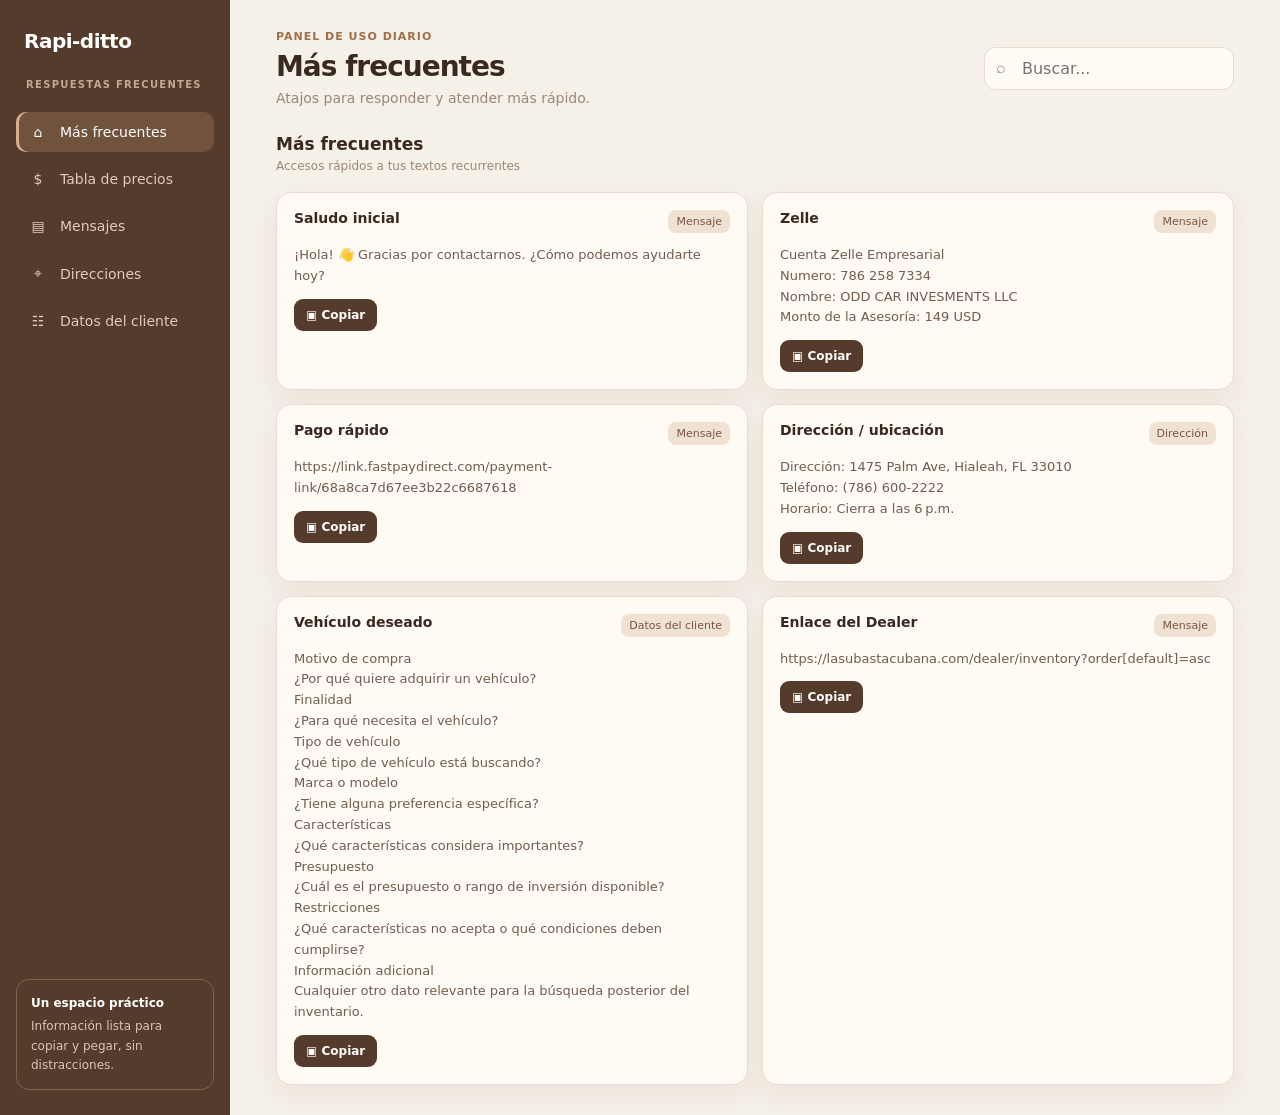
==== index.html @ 1ddaf629 "fixed question" ====
<!DOCTYPE html>
<html lang="es">

<head>
    <meta charset="UTF-8">
    <meta name="viewport" content="width=device-width,initial-scale=1">
    <title>Rapi-Ditto · Respuestas rápidas</title>
    <style>
        :root {
            --bg: #f5f0e8;
            --paper: #fffaf3;
            --coffee: #543b2b;
            --brown: #79563f;
            --muted: #9b8876;
            --line: #e8dccd;
            --accent: #a06e48;
            --accent-light: #efe2d3;
            --dark: #39291f;
            --shadow: 0 10px 28px #62432b12
        }

        * {
            box-sizing: border-box
        }

        body {
            margin: 0;
            background: var(--bg);
            color: var(--dark);
            font-family: Inter, system-ui, -apple-system, "Segoe UI", sans-serif
        }

        button,
        input {
            font: inherit
        }

        button {
            cursor: pointer;
            border: 0
        }

        .app {
            min-height: 100vh;
            display: grid;
            grid-template-columns: 230px 1fr
        }

        .sidebar {
            background: var(--coffee);
            color: #fff;
            padding: 25px 16px;
            display: flex;
            flex-direction: column;
            gap: 22px
        }

        .brand {
            display: flex;
            align-items: center;
            gap: 11px;
            font-size: 20px;
            font-weight: 760;
            padding: 4px 8px;
            letter-spacing: -.5px
        }

        .logo {
            width: 36px;
            height: 36px;
            background: #c49a72;
            color: #fff;
            border-radius: 12px;
            display: grid;
            place-items: center
        }

        .navlabel {
            font-size: 10px;
            color: #c1a995;
            font-weight: 750;
            letter-spacing: 1.3px;
            margin: 0 10px
        }

        .nav {
            display: grid;
            gap: 7px
        }

        .nav button {
            display: flex;
            gap: 12px;
            align-items: center;
            text-align: left;
            color: #dfcbbb;
            background: transparent;
            padding: 12px;
            border-radius: 10px;
            font-size: 14px
        }

        .nav button:hover,
        .nav button.active {
            background: #70523d;
            color: #fff
        }

        .nav button.active {
            box-shadow: inset 3px 0 #d4b18c
        }

        .navicon {
            width: 20px;
            text-align: center
        }

        .side-note {
            margin-top: auto;
            padding: 14px;
            border: 1px solid #81624c;
            border-radius: 13px;
            color: #d9c5b4;
            font-size: 12px;
            line-height: 1.6
        }

        .side-note strong {
            display: block;
            color: white;
            margin-bottom: 4px
        }

        main {
            padding: 30px clamp(16px, 4vw, 46px);
            max-width: 1500px;
            width: 100%;
            margin: auto
        }

        .top {
            display: flex;
            align-items: center;
            justify-content: space-between;
            gap: 20px;
            margin-bottom: 28px
        }

        .eyebrow {
            font-size: 11px;
            color: var(--accent);
            font-weight: 750;
            text-transform: uppercase;
            letter-spacing: 1px
        }

        .h1 {
            font-size: 28px;
            letter-spacing: -1px;
            font-weight: 760;
            margin: 7px 0
        }

        .sub {
            color: var(--muted);
            font-size: 14px
        }

        .topright {
            display: flex;
            gap: 10px
        }

        .search {
            position: relative
        }

        .search input {
            width: 250px;
            border: 1px solid var(--line);
            background: var(--paper);
            border-radius: 11px;
            padding: 11px 14px 11px 37px;
            outline: none;
            color: var(--dark)
        }

        .search span {
            position: absolute;
            left: 12px;
            top: 11px;
            color: var(--muted)
        }

        .sectionhead {
            display: flex;
            align-items: center;
            justify-content: space-between;
            margin: 0 0 14px
        }

        .sectionhead h2 {
            font-size: 17px;
            margin: 0
        }

        .sectionhead p {
            font-size: 12px;
            color: var(--muted);
            margin: 5px 0
        }

        .cards {
            display: grid;
            grid-template-columns: repeat(2, minmax(0, 1fr));
            gap: 14px
        }

        .item {
            background: var(--paper);
            border: 1px solid var(--line);
            border-radius: 15px;
            padding: 17px;
            box-shadow: var(--shadow);
            display: flex;
            flex-direction: column;
            gap: 12px
        }

        .itemtop {
            display: flex;
            justify-content: space-between;
            align-items: flex-start;
            gap: 10px
        }

        .itemtitle {
            font-weight: 720;
            font-size: 14px
        }

        .tag {
            font-size: 11px;
            color: var(--brown);
            background: var(--accent-light);
            padding: 5px 8px;
            border-radius: 8px;
            white-space: nowrap
        }

        .itembody {
            font-size: 13px;
            color: #705e4f;
            line-height: 1.6;
            white-space: pre-wrap;
            overflow-wrap: anywhere
        }

        .copy {
            background: var(--coffee);
            color: #fff;
            padding: 9px 12px;
            border-radius: 9px;
            font-size: 12px;
            font-weight: 700;
            align-self: flex-start
        }

        .copy:hover {
            background: #75533c
        }

        .priceTable {
            width: 100%;
            border-collapse: collapse;
            font-size: 13px
        }

        .priceTable th {
            text-align: left;
            color: #a08b76;
            font-size: 11px;
            font-weight: 650;
            border-bottom: 1px solid var(--line);
            padding: 8px 5px
        }

        .priceTable td {
            padding: 10px 5px;
            border-bottom: 1px solid #f0e6dc;
            color: #6f5948
        }

        .priceTable tr:last-child td {
            border-bottom: 0
        }

        .priceTable td:last-child {
            text-align: right;
            font-weight: 750;
            color: var(--coffee)
        }

        .copytable {
            margin-top: 12px
        }

        .empty {
            padding: 40px;
            text-align: center;
            color: var(--muted);
            background: var(--paper);
            border: 1px dashed var(--line);
            border-radius: 15px
        }

        .hidden {
            display: none !important
        }

        .toast {
            position: fixed;
            bottom: 24px;
            left: 50%;
            transform: translateX(-50%);
            background: var(--coffee);
            color: #fff;
            padding: 12px 17px;
            border-radius: 12px;
            font-size: 13px;
            opacity: 0;
            transition: .25s;
            pointer-events: none
        }

        .toast.show {
            opacity: 1
        }

        @media(max-width:800px) {
            .app {
                grid-template-columns: 1fr
            }

            .sidebar {
                padding: 12px 14px;
                display: block
            }

            .brand {
                margin-bottom: 12px
            }

            .navlabel,
            .side-note {
                display: none
            }

            .nav {
                display: flex;
                overflow: auto
            }

            .nav button {
                white-space: nowrap;
                padding: 9px 11px
            }

            .top {
                align-items: flex-start;
                flex-direction: column
            }

            .topright {
                width: 100%
            }

            .search {
                flex: 1
            }

            .search input {
                width: 100%
            }

            .cards {
                grid-template-columns: 1fr
            }

            main {
                padding: 22px 15px
            }

            .h1 {
                font-size: 24px
            }
        }

        @media(max-width:430px) {
            .topright {
                flex-wrap: wrap
            }

            .search {
                min-width: 100%
            }
        }
    </style>
</head>

<body>
    <div class="app">
        <aside class="sidebar">
            <div class="brand">
                Rapi-ditto
            </div>
            <div class="navlabel">RESPUESTAS FRECUENTES</div>
            <nav class="nav" id="nav">
                <button class="active" data-section="frequent"><span class="navicon">⌂</span> Más frecuentes</button>
                <button data-section="prices"><span class="navicon">$</span> Tabla de precios</button>
                <button data-section="messages"><span class="navicon">▤</span> Mensajes</button>
                <button data-section="addresses"><span class="navicon">⌖</span> Direcciones</button>
                <button data-section="questions"><span class="navicon">☷</span> Datos del cliente</button>
            </nav>
            <div class="side-note"><strong>Un espacio práctico</strong>Información lista para copiar y pegar, sin
                distracciones.</div>
        </aside>
        <main>
            <div class="top">
                <div>
                    <div class="eyebrow">Panel de uso diario</div>
                    <div class="h1" id="heading">Más frecuentes</div>
                    <div class="sub">Atajos para responder y atender más rápido.</div>
                </div>
                <div class="topright">
                    <div class="search"><span>⌕</span><input id="search" placeholder="Buscar..." /></div>
                </div>
            </div>
            <div class="sectionhead">
                <div>
                    <h2 id="sectiontitle">Más frecuentes</h2>
                    <p id="sectiondesc">Accesos rápidos a tus textos recurrentes</p>
                </div>
            </div>
            <div class="cards" id="cards"></div>
            <div class="empty hidden" id="empty">No se encontró contenido.</div>
        </main>
    </div>
    <div class="toast" id="toast">Copiado</div>
    <script>
        const data = [
            { id: 1, category: "messages", title: "Saludo inicial", body: "¡Hola! 👋 Gracias por contactarnos. ¿Cómo podemos ayudarte hoy?", frequent: true },
            {
                id: 2, category: "messages", title: "Zelle", body: `Cuenta Zelle Empresarial
Numero: 786 258 7334
Nombre: ODD CAR INVESMENTS LLC
Monto de la Asesoría: 149 USD`, frequent: true
            },
            { id: 3, category: "messages", title: "Pago rápido", body: "https://link.fastpaydirect.com/payment-link/68a8ca7d67ee3b22c6687618", frequent: true },
            {
                id: 4, category: "addresses", title: "Dirección / ubicación", body: `Dirección: 1475 Palm Ave, Hialeah, FL 33010
Teléfono: (786) 600-2222
Horario: Cierra a las 6 p.m.`, frequent: true
            },
            { id: 5, category: "prices", title: "Lista de precios", prices: [["Valor", "Precio"], ["$0 - $5,999", "$599"], ["$6,000 - $10,999", "$699"], ["$11,000 - $15,999", "$799"], ["$16,000 +", "$899"]], frequent: false },
            { id: 6, category: "messages", title: "Confirmación", body: "¡Perfecto! Hemos recibido tu información. Muchas gracias. Te confirmaremos los detalles a la brevedad.", frequent: false },
            {
                id: 7, category: "questions", title: "Vehículo deseado", body: `Motivo de compra
¿Por qué quiere adquirir un vehículo?
Finalidad
¿Para qué necesita el vehículo?
Tipo de vehículo
¿Qué tipo de vehículo está buscando?
Marca o modelo
¿Tiene alguna preferencia específica?
Características
¿Qué características considera importantes?
Presupuesto
¿Cuál es el presupuesto o rango de inversión disponible?
Restricciones
¿Qué características no acepta o qué condiciones deben cumplirse?
Información adicional
Cualquier otro dato relevante para la búsqueda posterior del inventario.`, frequent: true
            },
            {
                id: 8, category: "questions", title: "Preguntas de financiación", body: `¿A qué se dedica/trabaja? 

¿Cuánto tiempo lleva ahí?

!!!Si lleva menos de 2 años: ¿Dónde trabajaba antes? ¿Se dedicaba a lo mismo?

¿Más o menos cuánto está ganando al mes?

¿Actualmente está pagando algún carro?

¿Cuánto tiene pensado dar de inicial (Downpayment)?

¿En cuánto tiene su puntaje de crédito?

`, frequent: false
            }, {
                id: 9, category: "questions", title: "Nota de Gohighlevel", body: ` Motivo de compra
Razón por la cual busca adquirir un vehículo mediante subasta.
 Finalidad del vehículo
Uso que el cliente dará al vehículo.
 Tipo de vehículo
Tipo de vehículo solicitado.
 Marca y modelo
Preferencias específicas mencionadas.
 Características deseadas
Año, motor, transmisión, combustible, cantidad de pasajeros, equipamiento y otras características.
 Presupuesto
Rango de inversión indicado por el cliente.
 Restricciones
Características o condiciones que deben evitarse.
 Información adicional
Cualquier otro dato que pueda ayudar al Closer a encontrar un inventario adecuado.

`, frequent: false
            }, {
                id: 10, category: "questions", title: "Asesoría", body: ` Este servicio está diseñado para orientarte durante todo el proceso de búsqueda y análisis del vehículo, brindándote asesoría personalizada para que puedas hacer una mejor compra.

Incluye:
5 sesiones personalizadas mediante videollamadas por Google Meet durante 15 días.

Acceso exclusivo a subastas privadas reservadas para dealers como Manheim, ACV Auctions y Adesa.

Análisis detallado del historial del vehículo que selecciones (accidentes, mantenimientos, propietarios anteriores, millaje, etc.).

Reporte Carfax del vehículo que desees revisar.

Recomendaciones estratégicas sobre cuánto apostar para aumentar tus posibilidades de ganar en la subasta.


Sesiones adicionales: $39 USD cada una.

Costo: $149 USD (no reembolsable tras uso).

`, frequent: false
            }, {
                id: 11, category: "messages", title: "Enlace del Dealer", body: `https://lasubastacubana.com/dealer/inventory?order[default]=asc`, frequent: true
            }
        ];
        const labels = { prices: "Precios", messages: "Mensaje", addresses: "Dirección", questions: "Datos del cliente" };
        let section = "frequent"; const cards = document.getElementById("cards"), search = document.getElementById("search");
        function copy(txt) { navigator.clipboard.writeText(txt).then(() => toast("Copiado al portapapeles ✓")).catch(() => toast("No se pudo copiar")) }
        function toast(t) { let e = document.getElementById("toast"); e.textContent = t; e.classList.add("show"); setTimeout(() => e.classList.remove("show"), 1700) }
        function render() { let q = search.value.toLowerCase().trim(); let list = data.filter(x => (section === "frequent" ? x.frequent : section === "all" || x.category === section) && (!q || (x.title + " " + (x.body || "") + " " + (x.prices || []).flat().join(" ")).toLowerCase().includes(q))); document.getElementById("heading").textContent = section === "frequent" ? "Más frecuentes" : section === "prices" ? "Tabla de precios" : section === "messages" ? "Mensajes rápidos" : section === "addresses" ? "Direcciones" : "Datos del cliente"; document.getElementById("sectiontitle").textContent = section === "frequent" ? "Más frecuentes" : section === "prices" ? "Tabla de precios" : labels[section]; document.getElementById("sectiondesc").textContent = section === "frequent" ? "Accesos rápidos a tus textos recurrentes" : "Información lista para copiar"; cards.innerHTML = ""; document.getElementById("empty").classList.toggle("hidden", list.length > 0); list.forEach(x => { let el = document.createElement("article"); el.className = "item"; el.innerHTML = `<div class="itemtop"><div class="itemtitle"></div><span class="tag"></span></div><div class="itembody"></div><div class="tablewrap hidden"><table class="priceTable"></table><button class="copy copytable">▣ Copiar tabla</button></div><button class="copy copytext">▣ Copiar</button>`; el.querySelector(".itemtitle").textContent = x.title; el.querySelector(".tag").textContent = labels[x.category]; if (x.prices) { el.querySelector(".itembody").classList.add("hidden"); let wrap = el.querySelector(".tablewrap"); wrap.classList.remove("hidden"); let t = el.querySelector("table"); x.prices.forEach((r, i) => { let tr = document.createElement("tr"); r.forEach((v, j) => { let c = document.createElement(i === 0 ? "th" : "td"); c.textContent = v; tr.append(c) }); t.append(tr) }); el.querySelector(".copytable").onclick = () => copy(x.prices.map(r => r.join("\\t")).join("\\n")); el.querySelector(".copytext").classList.add("hidden") } else { el.querySelector(".itembody").textContent = x.body; el.querySelector(".copytext").onclick = () => copy(x.body) } cards.append(el) }) }
        document.getElementById("nav").onclick = e => { let b = e.target.closest("button[data-section]"); if (!b) return; section = b.dataset.section; document.querySelectorAll("#nav button").forEach(x => x.classList.toggle("active", x === b)); render() }; search.oninput = render; render();
    </script>
</body>

</html>
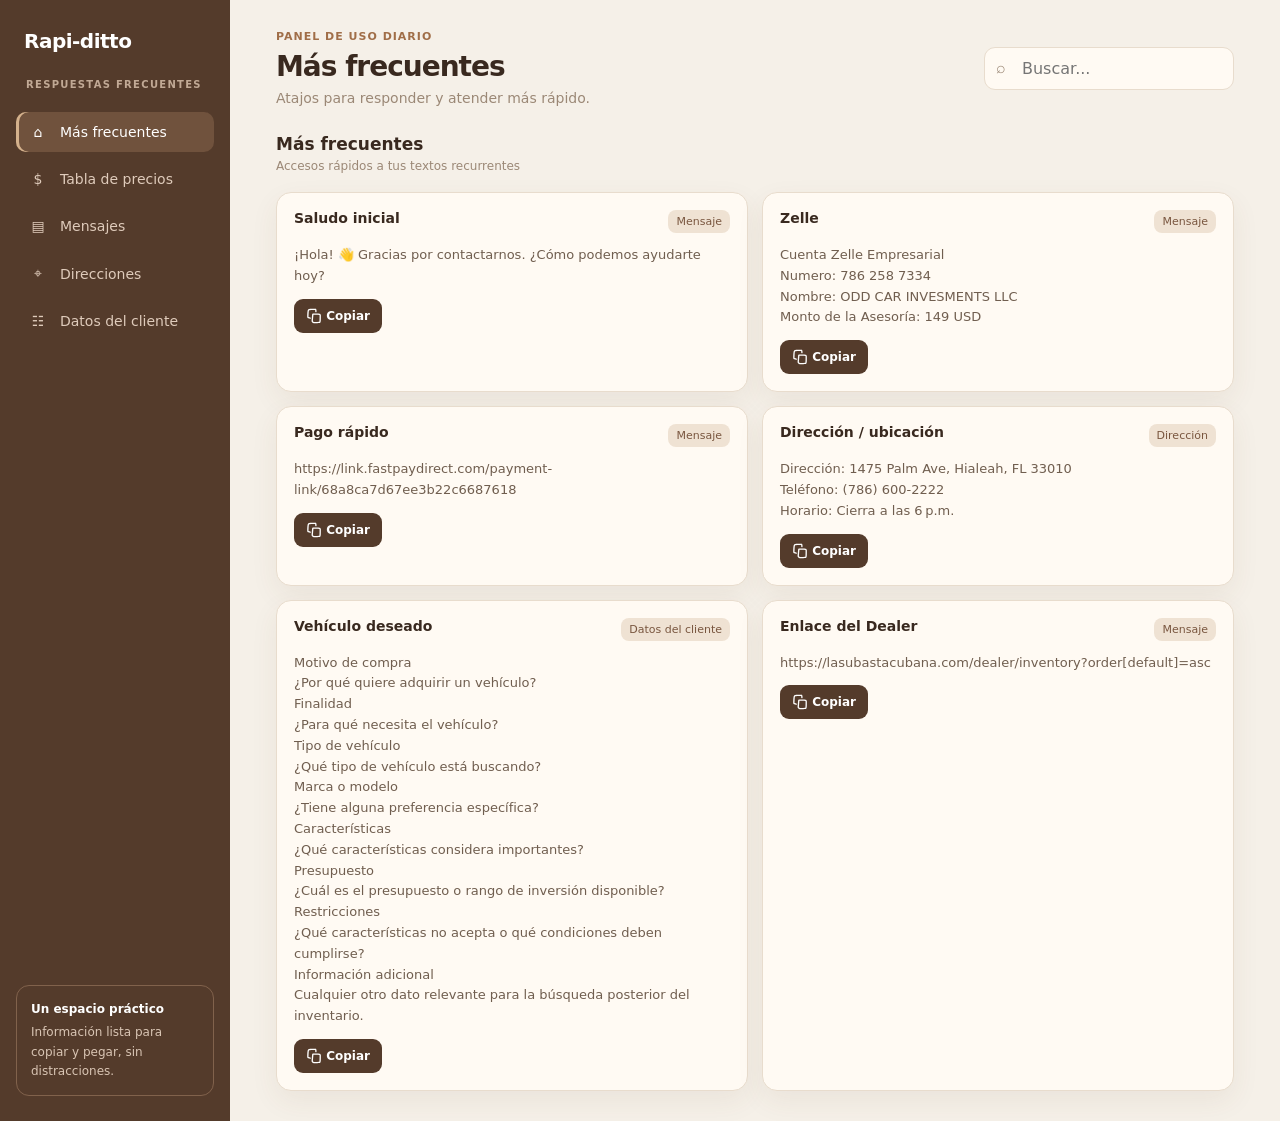
==== commit 9d7107cf: "svg added and resized" ====
--- a/index.html
+++ b/index.html
@@ -539,13 +539,15 @@
 `, frequent: false
             }, {
                 id: 11, category: "messages", title: "Enlace del Dealer", body: `https://lasubastacubana.com/dealer/inventory?order[default]=asc`, frequent: true
+            },{
+                id: 12, category: "questions", title: "Formulario de financiación", body: `https://lasubastacubana.com/apply-online`, frequent: false
             }
         ];
         const labels = { prices: "Precios", messages: "Mensaje", addresses: "Dirección", questions: "Datos del cliente" };
         let section = "frequent"; const cards = document.getElementById("cards"), search = document.getElementById("search");
         function copy(txt) { navigator.clipboard.writeText(txt).then(() => toast("Copiado al portapapeles ✓")).catch(() => toast("No se pudo copiar")) }
         function toast(t) { let e = document.getElementById("toast"); e.textContent = t; e.classList.add("show"); setTimeout(() => e.classList.remove("show"), 1700) }
-        function render() { let q = search.value.toLowerCase().trim(); let list = data.filter(x => (section === "frequent" ? x.frequent : section === "all" || x.category === section) && (!q || (x.title + " " + (x.body || "") + " " + (x.prices || []).flat().join(" ")).toLowerCase().includes(q))); document.getElementById("heading").textContent = section === "frequent" ? "Más frecuentes" : section === "prices" ? "Tabla de precios" : section === "messages" ? "Mensajes rápidos" : section === "addresses" ? "Direcciones" : "Datos del cliente"; document.getElementById("sectiontitle").textContent = section === "frequent" ? "Más frecuentes" : section === "prices" ? "Tabla de precios" : labels[section]; document.getElementById("sectiondesc").textContent = section === "frequent" ? "Accesos rápidos a tus textos recurrentes" : "Información lista para copiar"; cards.innerHTML = ""; document.getElementById("empty").classList.toggle("hidden", list.length > 0); list.forEach(x => { let el = document.createElement("article"); el.className = "item"; el.innerHTML = `<div class="itemtop"><div class="itemtitle"></div><span class="tag"></span></div><div class="itembody"></div><div class="tablewrap hidden"><table class="priceTable"></table><button class="copy copytable">▣ Copiar tabla</button></div><button class="copy copytext">▣ Copiar</button>`; el.querySelector(".itemtitle").textContent = x.title; el.querySelector(".tag").textContent = labels[x.category]; if (x.prices) { el.querySelector(".itembody").classList.add("hidden"); let wrap = el.querySelector(".tablewrap"); wrap.classList.remove("hidden"); let t = el.querySelector("table"); x.prices.forEach((r, i) => { let tr = document.createElement("tr"); r.forEach((v, j) => { let c = document.createElement(i === 0 ? "th" : "td"); c.textContent = v; tr.append(c) }); t.append(tr) }); el.querySelector(".copytable").onclick = () => copy(x.prices.map(r => r.join("\\t")).join("\\n")); el.querySelector(".copytext").classList.add("hidden") } else { el.querySelector(".itembody").textContent = x.body; el.querySelector(".copytext").onclick = () => copy(x.body) } cards.append(el) }) }
+        function render() { let q = search.value.toLowerCase().trim(); let list = data.filter(x => (section === "frequent" ? x.frequent : section === "all" || x.category === section) && (!q || (x.title + " " + (x.body || "") + " " + (x.prices || []).flat().join(" ")).toLowerCase().includes(q))); document.getElementById("heading").textContent = section === "frequent" ? "Más frecuentes" : section === "prices" ? "Tabla de precios" : section === "messages" ? "Mensajes rápidos" : section === "addresses" ? "Direcciones" : "Datos del cliente"; document.getElementById("sectiontitle").textContent = section === "frequent" ? "Más frecuentes" : section === "prices" ? "Tabla de precios" : labels[section]; document.getElementById("sectiondesc").textContent = section === "frequent" ? "Accesos rápidos a tus textos recurrentes" : "Información lista para copiar"; cards.innerHTML = ""; document.getElementById("empty").classList.toggle("hidden", list.length > 0); list.forEach(x => { let el = document.createElement("article"); el.className = "item"; el.innerHTML = `<div class="itemtop"><div class="itemtitle"></div><span class="tag"></span></div><div class="itembody"></div><div class="tablewrap hidden"><table class="priceTable"></table><button class="copy copytable"><svg xmlns="http://www.w3.org/2000/svg" width="16px" height="16px" class="icon" style="vertical-align: middle; fill: currentcolor; overflow: hidden;" version="1.1" viewBox="0 0 1024 1024" fill="#fefefe" stroke="#fefefe" color="rgb(254, 254, 254)"><g id="SVGRepo_bgCarrier" stroke-width="0"></g><g id="SVGRepo_tracerCarrier" stroke-linecap="round" stroke-linejoin="round"></g><g id="SVGRepo_iconCarrier"><path d="M572.672 348.458667a6478.506667 6478.506667 0 0 1 167.424 0.853333c50.346667 0.853333 75.733333 6.272 104.234667 12.458667 24.32 5.248 36.778667 7.978667 50.688 13.141333 21.248 7.936 31.658667 27.008 35.584 34.432 5.077333 9.6 9.557333 21.290667 12.672 28.970667 6.058667 15.146667 7.68 30.464 8.362666 45.610666 0.64 14.592 0.512 34.474667 0.853334 58.24 0.597333 47.957333-0.725333 139.349333-2.346667 200.533334-1.621333 61.866667-4.181333 91.733333-6.613333 113.066666-5.205333 44.970667-12.8 70.613333-33.621334 91.008-11.989333 11.733333-26.752 13.824-31.488 14.592-6.229333 1.024-16 2.090667-28.501333 3.584-27.818667 3.413333-78.421333 8.746667-133.546667 11.904a2830.933333 2830.933333 0 0 1-145.877333 3.968c-65.536 0.128-101.418667-12.970667-119.722667-19.968-43.093333-16.384-64-44.885333-74.112-58.154666-18.986667-24.917333-18.773333-52.352-19.2-59.861334-1.194667-18.090667-0.341333-36.437333 3.669334-83.797333 3.797333-44.458667 10.794667-131.84 15.018666-178.56 2.304-25.856 4.181333-42.069333 5.802667-54.442667 1.706667-12.8 2.773333-19.498667 3.712-28.970666 3.242667-51.925333 4.010667-65.322667 4.437333-70.784 0.426667-5.504 1.109333-10.154667 3.712-20.053334a42.538667 42.538667 0 0 1 7.552-15.36 42.666667 42.666667 0 0 1 42.410667-38.314666h3.754667c3.072-0.042667 8.832-0.170667 19.2-0.554667 16.725333-0.597333 52.053333-2.901333 105.941333-3.541333z m1.024 85.333333c-48.384 0.597333-78.933333 2.389333-98.816 3.242667l-4.181333 67.072v0.810666l-0.085334 0.853334c-1.152 11.050667-2.602667 20.608-4.010666 31.36a1210.88 1210.88 0 0 0-5.461334 50.901333c-4.181333 46.592-11.178667 132.949333-15.018666 178.218667-4.053333 48-4.266667 60.330667-3.584 71.125333 0.853333 12.757333 1.237333 12.629333 1.962666 13.568 8.789333 11.52 17.408 22.912 36.650667 30.208 11.776 4.522667 37.12 14.464 89.173333 14.336a2749.44 2749.44 0 0 0 141.184-3.84 2138.026667 2138.026667 0 0 0 128.128-11.392l13.44-1.621333c1.706667-5.973333 3.712-15.872 5.632-32.682667 2.133333-18.090667 4.565333-45.354667 6.144-105.514667 1.578667-60.8 2.858667-150.912 2.261334-197.162666-0.341333-26.666667-0.170667-42.666667-0.725334-55.509334-0.554667-12.245333-1.706667-16.042667-2.346666-17.664-1.92-4.864-3.456-8.746667-5.077334-12.544-0.853333-2.133333-1.792-3.925333-2.517333-5.418666a671.104 671.104 0 0 0-30.165333-6.954667c-25.770667-5.589333-45.098667-9.813333-87.722667-10.538667-40.192-0.725333-112.042667-1.493333-164.821333-0.853333z m24.746667-391.381333c6.4 0.256 17.578667 0.597333 28.8 6.528l4.778666 2.901333 5.12 3.968c10.922667 9.557333 15.573333 21.418667 17.664 27.989333 3.328 10.496 17.792 38.144 19.968 85.632 0.896 20.138667 1.450667 36.352 1.621334 47.872 0.085333 5.674667 0.085333 10.538667 0 14.165334a61.013333 61.013333 0 0 1-1.536 14.208 42.666667 42.666667 0 0 1-83.84-15.104l0.085333-0.554667-0.042667-11.392a1612.202667 1612.202667 0 0 0-1.493333-45.354667 122.965333 122.965333 0 0 0-9.685333-45.653333c-6.656 0-15.36 0.213333-26.88 0.426667a20810.24 20810.24 0 0 0-189.226667 4.778666c-53.888 1.706667-62.122667 2.816-76.074667 4.096-23.552 2.133333-37.12 4.650667-46.037333 6.826667-10.410667 2.56-12.714667 3.968-24.618667 7.552-4.693333 1.408-14.122667 6.912-25.813333 24.618667 0.682667-1.024 0.298667-0.938667-0.853333 2.773333-1.322667 3.968-2.858667 9.6-5.290667 19.2-3.968 15.744-9.472 41.258667-13.909333 101.973333-4.48 61.525333-7.594667 157.013333-9.088 210.133334-0.938667 34.048-0.554667 51.797333 0.170666 61.696l0.085334 0.725333c6.570667 2.645333 15.104 5.632 24.618666 8.362667l0.853334 0.256 0.853333 0.298666c19.498667 6.485333 34.986667 11.776 48.469333 16.213334 12.842667 4.224 20.650667 6.485333 24.661334 7.424 3.498667 0.426667 7.210667 0.725333 13.056 0.981333a42.666667 42.666667 0 0 1-4.053334 85.248c-5.973333-0.256-14.293333-0.64-23.338666-2.090667l-0.938667-0.128-1.024-0.170666a353.109333 353.109333 0 0 1-34.986667-10.197334c-13.056-4.266667-30.165333-10.112-48-16.085333a307.370667 307.370667 0 0 1-38.869333-13.653333 111.786667 111.786667 0 0 1-19.541333-11.008c-4.821333-3.498667-17.152-12.970667-21.802667-29.824-1.706667-6.229333-3.968-13.994667-5.162667-29.994667-1.066667-14.378667-1.365333-35.626667-0.384-70.4 1.493333-52.906667 4.650667-150.272 9.301334-214.016 4.693333-64.597333 10.88-95.146667 16.341333-116.693333 4.010667-15.872 8.192-33.706667 17.578667-48 17.749333-26.922667 41.557333-50.048 72.448-59.349334 4.224-1.28 16.384-5.632 28.885333-8.704 14.08-3.456 32.085333-6.528 58.666667-8.96 15.530667-1.408 25.429333-2.645333 81.109333-4.394666 49.92-1.536 141.866667-3.882667 190.293333-4.821334 23.68-0.426667 38.144-0.597333 47.104-0.298666z" fill="#fefefe"></path></g></svg> Copiar tabla</button></div><button class="copy copytext"><svg xmlns="http://www.w3.org/2000/svg" width="16px" height="16px" class="icon" style="vertical-align: middle; fill: currentcolor; overflow: hidden;" version="1.1" viewBox="0 0 1024 1024" fill="#fefefe" stroke="#fefefe" color="rgb(254, 254, 254)"><g id="SVGRepo_bgCarrier" stroke-width="0"></g><g id="SVGRepo_tracerCarrier" stroke-linecap="round" stroke-linejoin="round"></g><g id="SVGRepo_iconCarrier"><path d="M572.672 348.458667a6478.506667 6478.506667 0 0 1 167.424 0.853333c50.346667 0.853333 75.733333 6.272 104.234667 12.458667 24.32 5.248 36.778667 7.978667 50.688 13.141333 21.248 7.936 31.658667 27.008 35.584 34.432 5.077333 9.6 9.557333 21.290667 12.672 28.970667 6.058667 15.146667 7.68 30.464 8.362666 45.610666 0.64 14.592 0.512 34.474667 0.853334 58.24 0.597333 47.957333-0.725333 139.349333-2.346667 200.533334-1.621333 61.866667-4.181333 91.733333-6.613333 113.066666-5.205333 44.970667-12.8 70.613333-33.621334 91.008-11.989333 11.733333-26.752 13.824-31.488 14.592-6.229333 1.024-16 2.090667-28.501333 3.584-27.818667 3.413333-78.421333 8.746667-133.546667 11.904a2830.933333 2830.933333 0 0 1-145.877333 3.968c-65.536 0.128-101.418667-12.970667-119.722667-19.968-43.093333-16.384-64-44.885333-74.112-58.154666-18.986667-24.917333-18.773333-52.352-19.2-59.861334-1.194667-18.090667-0.341333-36.437333 3.669334-83.797333 3.797333-44.458667 10.794667-131.84 15.018666-178.56 2.304-25.856 4.181333-42.069333 5.802667-54.442667 1.706667-12.8 2.773333-19.498667 3.712-28.970666 3.242667-51.925333 4.010667-65.322667 4.437333-70.784 0.426667-5.504 1.109333-10.154667 3.712-20.053334a42.538667 42.538667 0 0 1 7.552-15.36 42.666667 42.666667 0 0 1 42.410667-38.314666h3.754667c3.072-0.042667 8.832-0.170667 19.2-0.554667 16.725333-0.597333 52.053333-2.901333 105.941333-3.541333z m1.024 85.333333c-48.384 0.597333-78.933333 2.389333-98.816 3.242667l-4.181333 67.072v0.810666l-0.085334 0.853334c-1.152 11.050667-2.602667 20.608-4.010666 31.36a1210.88 1210.88 0 0 0-5.461334 50.901333c-4.181333 46.592-11.178667 132.949333-15.018666 178.218667-4.053333 48-4.266667 60.330667-3.584 71.125333 0.853333 12.757333 1.237333 12.629333 1.962666 13.568 8.789333 11.52 17.408 22.912 36.650667 30.208 11.776 4.522667 37.12 14.464 89.173333 14.336a2749.44 2749.44 0 0 0 141.184-3.84 2138.026667 2138.026667 0 0 0 128.128-11.392l13.44-1.621333c1.706667-5.973333 3.712-15.872 5.632-32.682667 2.133333-18.090667 4.565333-45.354667 6.144-105.514667 1.578667-60.8 2.858667-150.912 2.261334-197.162666-0.341333-26.666667-0.170667-42.666667-0.725334-55.509334-0.554667-12.245333-1.706667-16.042667-2.346666-17.664-1.92-4.864-3.456-8.746667-5.077334-12.544-0.853333-2.133333-1.792-3.925333-2.517333-5.418666a671.104 671.104 0 0 0-30.165333-6.954667c-25.770667-5.589333-45.098667-9.813333-87.722667-10.538667-40.192-0.725333-112.042667-1.493333-164.821333-0.853333z m24.746667-391.381333c6.4 0.256 17.578667 0.597333 28.8 6.528l4.778666 2.901333 5.12 3.968c10.922667 9.557333 15.573333 21.418667 17.664 27.989333 3.328 10.496 17.792 38.144 19.968 85.632 0.896 20.138667 1.450667 36.352 1.621334 47.872 0.085333 5.674667 0.085333 10.538667 0 14.165334a61.013333 61.013333 0 0 1-1.536 14.208 42.666667 42.666667 0 0 1-83.84-15.104l0.085333-0.554667-0.042667-11.392a1612.202667 1612.202667 0 0 0-1.493333-45.354667 122.965333 122.965333 0 0 0-9.685333-45.653333c-6.656 0-15.36 0.213333-26.88 0.426667a20810.24 20810.24 0 0 0-189.226667 4.778666c-53.888 1.706667-62.122667 2.816-76.074667 4.096-23.552 2.133333-37.12 4.650667-46.037333 6.826667-10.410667 2.56-12.714667 3.968-24.618667 7.552-4.693333 1.408-14.122667 6.912-25.813333 24.618667 0.682667-1.024 0.298667-0.938667-0.853333 2.773333-1.322667 3.968-2.858667 9.6-5.290667 19.2-3.968 15.744-9.472 41.258667-13.909333 101.973333-4.48 61.525333-7.594667 157.013333-9.088 210.133334-0.938667 34.048-0.554667 51.797333 0.170666 61.696l0.085334 0.725333c6.570667 2.645333 15.104 5.632 24.618666 8.362667l0.853334 0.256 0.853333 0.298666c19.498667 6.485333 34.986667 11.776 48.469333 16.213334 12.842667 4.224 20.650667 6.485333 24.661334 7.424 3.498667 0.426667 7.210667 0.725333 13.056 0.981333a42.666667 42.666667 0 0 1-4.053334 85.248c-5.973333-0.256-14.293333-0.64-23.338666-2.090667l-0.938667-0.128-1.024-0.170666a353.109333 353.109333 0 0 1-34.986667-10.197334c-13.056-4.266667-30.165333-10.112-48-16.085333a307.370667 307.370667 0 0 1-38.869333-13.653333 111.786667 111.786667 0 0 1-19.541333-11.008c-4.821333-3.498667-17.152-12.970667-21.802667-29.824-1.706667-6.229333-3.968-13.994667-5.162667-29.994667-1.066667-14.378667-1.365333-35.626667-0.384-70.4 1.493333-52.906667 4.650667-150.272 9.301334-214.016 4.693333-64.597333 10.88-95.146667 16.341333-116.693333 4.010667-15.872 8.192-33.706667 17.578667-48 17.749333-26.922667 41.557333-50.048 72.448-59.349334 4.224-1.28 16.384-5.632 28.885333-8.704 14.08-3.456 32.085333-6.528 58.666667-8.96 15.530667-1.408 25.429333-2.645333 81.109333-4.394666 49.92-1.536 141.866667-3.882667 190.293333-4.821334 23.68-0.426667 38.144-0.597333 47.104-0.298666z" fill="#fefefe"></path></g></svg> Copiar</button>`; el.querySelector(".itemtitle").textContent = x.title; el.querySelector(".tag").textContent = labels[x.category]; if (x.prices) { el.querySelector(".itembody").classList.add("hidden"); let wrap = el.querySelector(".tablewrap"); wrap.classList.remove("hidden"); let t = el.querySelector("table"); x.prices.forEach((r, i) => { let tr = document.createElement("tr"); r.forEach((v, j) => { let c = document.createElement(i === 0 ? "th" : "td"); c.textContent = v; tr.append(c) }); t.append(tr) }); el.querySelector(".copytable").onclick = () => copy(x.prices.map(r => r.join("\\t")).join("\\n")); el.querySelector(".copytext").classList.add("hidden") } else { el.querySelector(".itembody").textContent = x.body; el.querySelector(".copytext").onclick = () => copy(x.body) } cards.append(el) }) }
         document.getElementById("nav").onclick = e => { let b = e.target.closest("button[data-section]"); if (!b) return; section = b.dataset.section; document.querySelectorAll("#nav button").forEach(x => x.classList.toggle("active", x === b)); render() }; search.oninput = render; render();
     </script>
 </body>
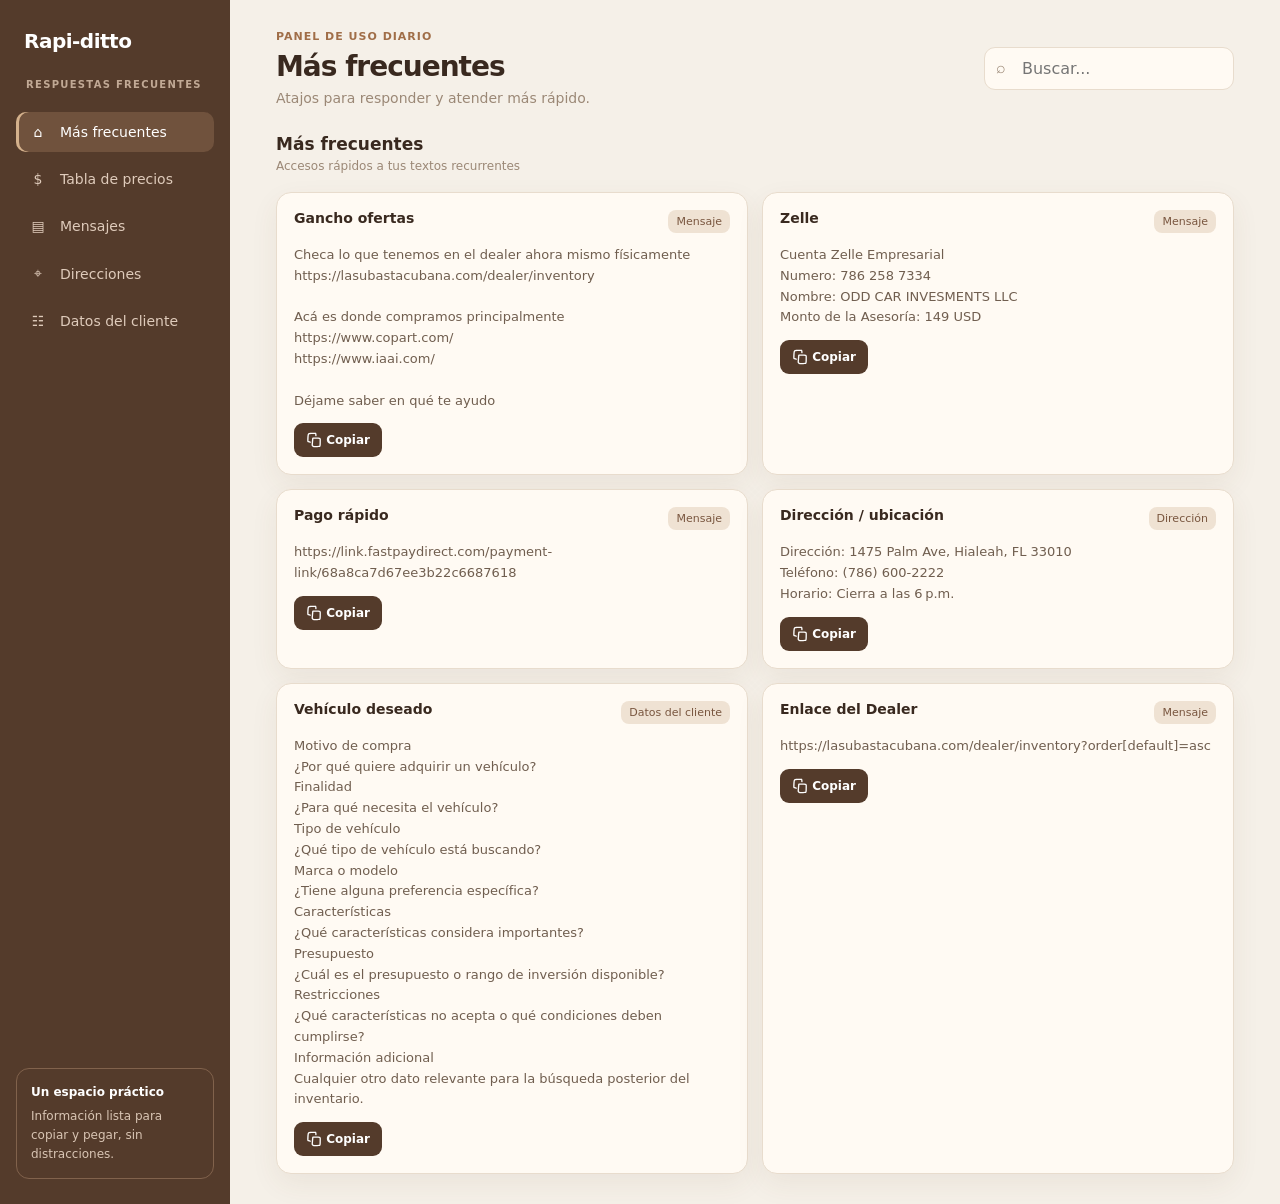
==== commit 2d6db877: "Hook modified" ====
--- a/index.html
+++ b/index.html
@@ -449,7 +449,16 @@
     <div class="toast" id="toast">Copiado</div>
     <script>
         const data = [
-            { id: 1, category: "messages", title: "Saludo inicial", body: "¡Hola! 👋 Gracias por contactarnos. ¿Cómo podemos ayudarte hoy?", frequent: true },
+            {
+                id: 1, category: "messages", title: "Gancho ofertas", body: `Checa lo que tenemos en el dealer ahora mismo físicamente
+https://lasubastacubana.com/dealer/inventory
+
+Acá es donde compramos principalmente
+https://www.copart.com/
+https://www.iaai.com/
+
+Déjame saber en qué te ayudo`, frequent: true
+            },
             {
                 id: 2, category: "messages", title: "Zelle", body: `Cuenta Zelle Empresarial
 Numero: 786 258 7334
@@ -539,7 +548,7 @@
 `, frequent: false
             }, {
                 id: 11, category: "messages", title: "Enlace del Dealer", body: `https://lasubastacubana.com/dealer/inventory?order[default]=asc`, frequent: true
-            },{
+            }, {
                 id: 12, category: "questions", title: "Formulario de financiación", body: `https://lasubastacubana.com/apply-online`, frequent: false
             }
         ];
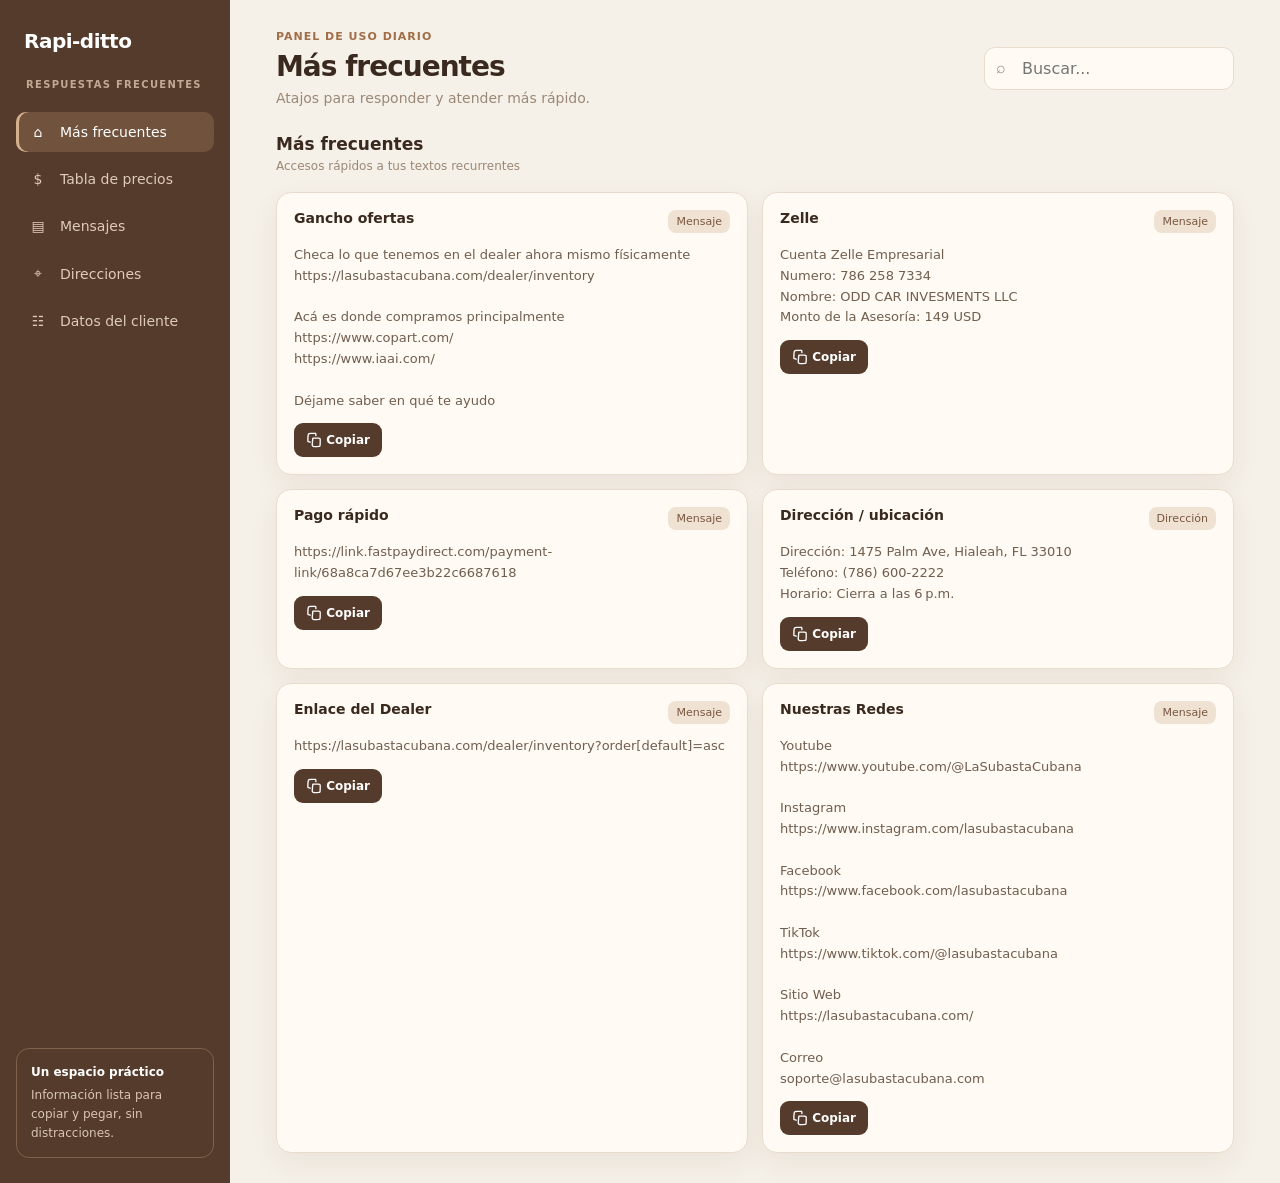
==== commit 4d77ef4a: "social media" ====
--- a/index.html
+++ b/index.html
@@ -489,7 +489,7 @@
 Restricciones
 ¿Qué características no acepta o qué condiciones deben cumplirse?
 Información adicional
-Cualquier otro dato relevante para la búsqueda posterior del inventario.`, frequent: true
+Cualquier otro dato relevante para la búsqueda posterior del inventario.`, frequent: false
             },
             {
                 id: 8, category: "questions", title: "Preguntas de financiación", body: `¿A qué se dedica/trabaja? 
@@ -550,6 +550,26 @@
                 id: 11, category: "messages", title: "Enlace del Dealer", body: `https://lasubastacubana.com/dealer/inventory?order[default]=asc`, frequent: true
             }, {
                 id: 12, category: "questions", title: "Formulario de financiación", body: `https://lasubastacubana.com/apply-online`, frequent: false
+            }, {
+                id: 13, category: "messages", title: "Dejar reseña de Google", body: `https://www.google.com/maps/place//@25.8351111,-80.2815083,17z/data=!3m1!4b1!4m3!3m2!1s0x88d909d2aff4314b:0x121a56507960d894!12e1?entry=ttu&g_ep=EgoyMDI2MDgxMC4wIKXMDSoASAFQAw%3D%3D`, frequent: false
+            }, {
+                id: 13, category: "messages", title: "Nuestras Redes", body: `Youtube
+https://www.youtube.com/@LaSubastaCubana
+
+Instagram
+https://www.instagram.com/lasubastacubana
+
+Facebook
+https://www.facebook.com/lasubastacubana
+
+TikTok
+https://www.tiktok.com/@lasubastacubana
+
+Sitio Web
+https://lasubastacubana.com/
+
+Correo
+soporte@lasubastacubana.com`, frequent: true
             }
         ];
         const labels = { prices: "Precios", messages: "Mensaje", addresses: "Dirección", questions: "Datos del cliente" };
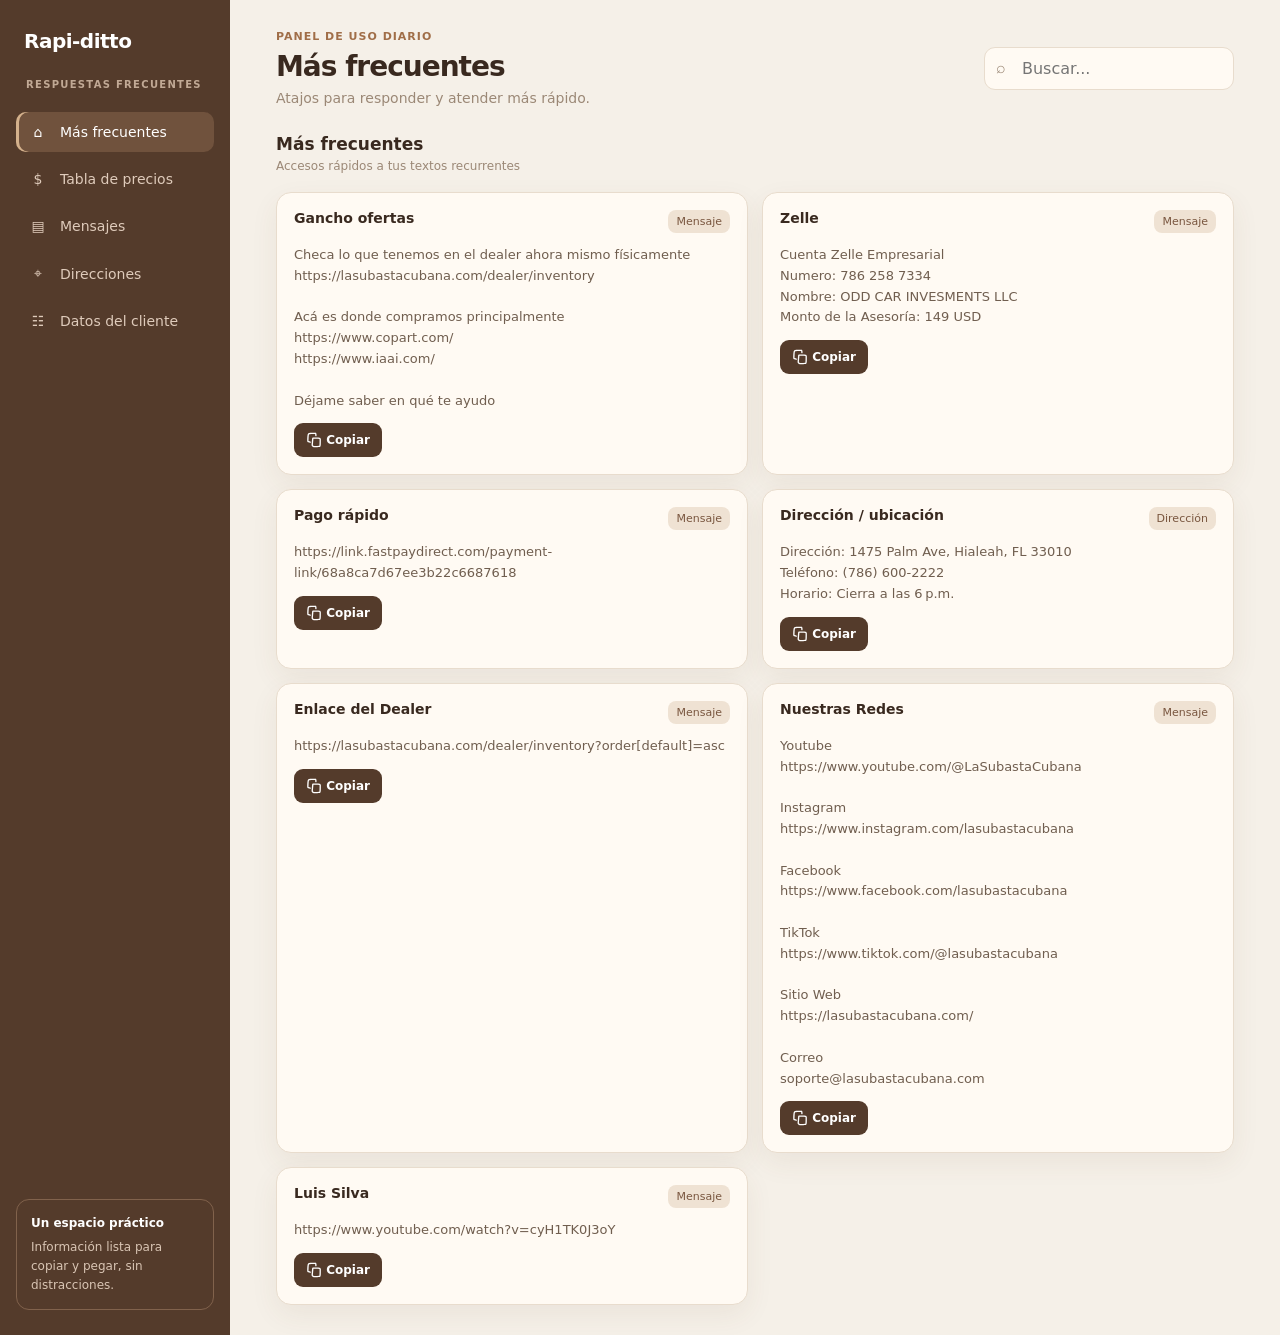
==== commit efa624e1: "Luis Silva added" ====
--- a/index.html
+++ b/index.html
@@ -5,407 +5,7 @@
     <meta charset="UTF-8">
     <meta name="viewport" content="width=device-width,initial-scale=1">
     <title>Rapi-Ditto · Respuestas rápidas</title>
-    <style>
-        :root {
-            --bg: #f5f0e8;
-            --paper: #fffaf3;
-            --coffee: #543b2b;
-            --brown: #79563f;
-            --muted: #9b8876;
-            --line: #e8dccd;
-            --accent: #a06e48;
-            --accent-light: #efe2d3;
-            --dark: #39291f;
-            --shadow: 0 10px 28px #62432b12
-        }
-
-        * {
-            box-sizing: border-box
-        }
-
-        body {
-            margin: 0;
-            background: var(--bg);
-            color: var(--dark);
-            font-family: Inter, system-ui, -apple-system, "Segoe UI", sans-serif
-        }
-
-        button,
-        input {
-            font: inherit
-        }
-
-        button {
-            cursor: pointer;
-            border: 0
-        }
-
-        .app {
-            min-height: 100vh;
-            display: grid;
-            grid-template-columns: 230px 1fr
-        }
-
-        .sidebar {
-            background: var(--coffee);
-            color: #fff;
-            padding: 25px 16px;
-            display: flex;
-            flex-direction: column;
-            gap: 22px
-        }
-
-        .brand {
-            display: flex;
-            align-items: center;
-            gap: 11px;
-            font-size: 20px;
-            font-weight: 760;
-            padding: 4px 8px;
-            letter-spacing: -.5px
-        }
-
-        .logo {
-            width: 36px;
-            height: 36px;
-            background: #c49a72;
-            color: #fff;
-            border-radius: 12px;
-            display: grid;
-            place-items: center
-        }
-
-        .navlabel {
-            font-size: 10px;
-            color: #c1a995;
-            font-weight: 750;
-            letter-spacing: 1.3px;
-            margin: 0 10px
-        }
-
-        .nav {
-            display: grid;
-            gap: 7px
-        }
-
-        .nav button {
-            display: flex;
-            gap: 12px;
-            align-items: center;
-            text-align: left;
-            color: #dfcbbb;
-            background: transparent;
-            padding: 12px;
-            border-radius: 10px;
-            font-size: 14px
-        }
-
-        .nav button:hover,
-        .nav button.active {
-            background: #70523d;
-            color: #fff
-        }
-
-        .nav button.active {
-            box-shadow: inset 3px 0 #d4b18c
-        }
-
-        .navicon {
-            width: 20px;
-            text-align: center
-        }
-
-        .side-note {
-            margin-top: auto;
-            padding: 14px;
-            border: 1px solid #81624c;
-            border-radius: 13px;
-            color: #d9c5b4;
-            font-size: 12px;
-            line-height: 1.6
-        }
-
-        .side-note strong {
-            display: block;
-            color: white;
-            margin-bottom: 4px
-        }
-
-        main {
-            padding: 30px clamp(16px, 4vw, 46px);
-            max-width: 1500px;
-            width: 100%;
-            margin: auto
-        }
-
-        .top {
-            display: flex;
-            align-items: center;
-            justify-content: space-between;
-            gap: 20px;
-            margin-bottom: 28px
-        }
-
-        .eyebrow {
-            font-size: 11px;
-            color: var(--accent);
-            font-weight: 750;
-            text-transform: uppercase;
-            letter-spacing: 1px
-        }
-
-        .h1 {
-            font-size: 28px;
-            letter-spacing: -1px;
-            font-weight: 760;
-            margin: 7px 0
-        }
-
-        .sub {
-            color: var(--muted);
-            font-size: 14px
-        }
-
-        .topright {
-            display: flex;
-            gap: 10px
-        }
-
-        .search {
-            position: relative
-        }
-
-        .search input {
-            width: 250px;
-            border: 1px solid var(--line);
-            background: var(--paper);
-            border-radius: 11px;
-            padding: 11px 14px 11px 37px;
-            outline: none;
-            color: var(--dark)
-        }
-
-        .search span {
-            position: absolute;
-            left: 12px;
-            top: 11px;
-            color: var(--muted)
-        }
-
-        .sectionhead {
-            display: flex;
-            align-items: center;
-            justify-content: space-between;
-            margin: 0 0 14px
-        }
-
-        .sectionhead h2 {
-            font-size: 17px;
-            margin: 0
-        }
-
-        .sectionhead p {
-            font-size: 12px;
-            color: var(--muted);
-            margin: 5px 0
-        }
-
-        .cards {
-            display: grid;
-            grid-template-columns: repeat(2, minmax(0, 1fr));
-            gap: 14px
-        }
-
-        .item {
-            background: var(--paper);
-            border: 1px solid var(--line);
-            border-radius: 15px;
-            padding: 17px;
-            box-shadow: var(--shadow);
-            display: flex;
-            flex-direction: column;
-            gap: 12px
-        }
-
-        .itemtop {
-            display: flex;
-            justify-content: space-between;
-            align-items: flex-start;
-            gap: 10px
-        }
-
-        .itemtitle {
-            font-weight: 720;
-            font-size: 14px
-        }
-
-        .tag {
-            font-size: 11px;
-            color: var(--brown);
-            background: var(--accent-light);
-            padding: 5px 8px;
-            border-radius: 8px;
-            white-space: nowrap
-        }
-
-        .itembody {
-            font-size: 13px;
-            color: #705e4f;
-            line-height: 1.6;
-            white-space: pre-wrap;
-            overflow-wrap: anywhere
-        }
-
-        .copy {
-            background: var(--coffee);
-            color: #fff;
-            padding: 9px 12px;
-            border-radius: 9px;
-            font-size: 12px;
-            font-weight: 700;
-            align-self: flex-start
-        }
-
-        .copy:hover {
-            background: #75533c
-        }
-
-        .priceTable {
-            width: 100%;
-            border-collapse: collapse;
-            font-size: 13px
-        }
-
-        .priceTable th {
-            text-align: left;
-            color: #a08b76;
-            font-size: 11px;
-            font-weight: 650;
-            border-bottom: 1px solid var(--line);
-            padding: 8px 5px
-        }
-
-        .priceTable td {
-            padding: 10px 5px;
-            border-bottom: 1px solid #f0e6dc;
-            color: #6f5948
-        }
-
-        .priceTable tr:last-child td {
-            border-bottom: 0
-        }
-
-        .priceTable td:last-child {
-            text-align: right;
-            font-weight: 750;
-            color: var(--coffee)
-        }
-
-        .copytable {
-            margin-top: 12px
-        }
-
-        .empty {
-            padding: 40px;
-            text-align: center;
-            color: var(--muted);
-            background: var(--paper);
-            border: 1px dashed var(--line);
-            border-radius: 15px
-        }
-
-        .hidden {
-            display: none !important
-        }
-
-        .toast {
-            position: fixed;
-            bottom: 24px;
-            left: 50%;
-            transform: translateX(-50%);
-            background: var(--coffee);
-            color: #fff;
-            padding: 12px 17px;
-            border-radius: 12px;
-            font-size: 13px;
-            opacity: 0;
-            transition: .25s;
-            pointer-events: none
-        }
-
-        .toast.show {
-            opacity: 1
-        }
-
-        @media(max-width:800px) {
-            .app {
-                grid-template-columns: 1fr
-            }
-
-            .sidebar {
-                padding: 12px 14px;
-                display: block
-            }
-
-            .brand {
-                margin-bottom: 12px
-            }
-
-            .navlabel,
-            .side-note {
-                display: none
-            }
-
-            .nav {
-                display: flex;
-                overflow: auto
-            }
-
-            .nav button {
-                white-space: nowrap;
-                padding: 9px 11px
-            }
-
-            .top {
-                align-items: flex-start;
-                flex-direction: column
-            }
-
-            .topright {
-                width: 100%
-            }
-
-            .search {
-                flex: 1
-            }
-
-            .search input {
-                width: 100%
-            }
-
-            .cards {
-                grid-template-columns: 1fr
-            }
-
-            main {
-                padding: 22px 15px
-            }
-
-            .h1 {
-                font-size: 24px
-            }
-        }
-
-        @media(max-width:430px) {
-            .topright {
-                flex-wrap: wrap
-            }
-
-            .search {
-                min-width: 100%
-            }
-        }
-    </style>
+    <link rel="stylesheet" href="./index.css">
 </head>
 
 <body>
@@ -570,10 +170,16 @@
 
 Correo
 soporte@lasubastacubana.com`, frequent: true
+            }, {
+                id: 13, category: "messages", title: "Luis Silva", body: `https://www.youtube.com/watch?v=cyH1TK0J3oY`, frequent: true
             }
         ];
+
         const labels = { prices: "Precios", messages: "Mensaje", addresses: "Dirección", questions: "Datos del cliente" };
-        let section = "frequent"; const cards = document.getElementById("cards"), search = document.getElementById("search");
+
+        let section = "frequent"
+        const cards = document.getElementById("cards")
+        const search = document.getElementById("search")
         function copy(txt) { navigator.clipboard.writeText(txt).then(() => toast("Copiado al portapapeles ✓")).catch(() => toast("No se pudo copiar")) }
         function toast(t) { let e = document.getElementById("toast"); e.textContent = t; e.classList.add("show"); setTimeout(() => e.classList.remove("show"), 1700) }
         function render() { let q = search.value.toLowerCase().trim(); let list = data.filter(x => (section === "frequent" ? x.frequent : section === "all" || x.category === section) && (!q || (x.title + " " + (x.body || "") + " " + (x.prices || []).flat().join(" ")).toLowerCase().includes(q))); document.getElementById("heading").textContent = section === "frequent" ? "Más frecuentes" : section === "prices" ? "Tabla de precios" : section === "messages" ? "Mensajes rápidos" : section === "addresses" ? "Direcciones" : "Datos del cliente"; document.getElementById("sectiontitle").textContent = section === "frequent" ? "Más frecuentes" : section === "prices" ? "Tabla de precios" : labels[section]; document.getElementById("sectiondesc").textContent = section === "frequent" ? "Accesos rápidos a tus textos recurrentes" : "Información lista para copiar"; cards.innerHTML = ""; document.getElementById("empty").classList.toggle("hidden", list.length > 0); list.forEach(x => { let el = document.createElement("article"); el.className = "item"; el.innerHTML = `<div class="itemtop"><div class="itemtitle"></div><span class="tag"></span></div><div class="itembody"></div><div class="tablewrap hidden"><table class="priceTable"></table><button class="copy copytable"><svg xmlns="http://www.w3.org/2000/svg" width="16px" height="16px" class="icon" style="vertical-align: middle; fill: currentcolor; overflow: hidden;" version="1.1" viewBox="0 0 1024 1024" fill="#fefefe" stroke="#fefefe" color="rgb(254, 254, 254)"><g id="SVGRepo_bgCarrier" stroke-width="0"></g><g id="SVGRepo_tracerCarrier" stroke-linecap="round" stroke-linejoin="round"></g><g id="SVGRepo_iconCarrier"><path d="M572.672 348.458667a6478.506667 6478.506667 0 0 1 167.424 0.853333c50.346667 0.853333 75.733333 6.272 104.234667 12.458667 24.32 5.248 36.778667 7.978667 50.688 13.141333 21.248 7.936 31.658667 27.008 35.584 34.432 5.077333 9.6 9.557333 21.290667 12.672 28.970667 6.058667 15.146667 7.68 30.464 8.362666 45.610666 0.64 14.592 0.512 34.474667 0.853334 58.24 0.597333 47.957333-0.725333 139.349333-2.346667 200.533334-1.621333 61.866667-4.181333 91.733333-6.613333 113.066666-5.205333 44.970667-12.8 70.613333-33.621334 91.008-11.989333 11.733333-26.752 13.824-31.488 14.592-6.229333 1.024-16 2.090667-28.501333 3.584-27.818667 3.413333-78.421333 8.746667-133.546667 11.904a2830.933333 2830.933333 0 0 1-145.877333 3.968c-65.536 0.128-101.418667-12.970667-119.722667-19.968-43.093333-16.384-64-44.885333-74.112-58.154666-18.986667-24.917333-18.773333-52.352-19.2-59.861334-1.194667-18.090667-0.341333-36.437333 3.669334-83.797333 3.797333-44.458667 10.794667-131.84 15.018666-178.56 2.304-25.856 4.181333-42.069333 5.802667-54.442667 1.706667-12.8 2.773333-19.498667 3.712-28.970666 3.242667-51.925333 4.010667-65.322667 4.437333-70.784 0.426667-5.504 1.109333-10.154667 3.712-20.053334a42.538667 42.538667 0 0 1 7.552-15.36 42.666667 42.666667 0 0 1 42.410667-38.314666h3.754667c3.072-0.042667 8.832-0.170667 19.2-0.554667 16.725333-0.597333 52.053333-2.901333 105.941333-3.541333z m1.024 85.333333c-48.384 0.597333-78.933333 2.389333-98.816 3.242667l-4.181333 67.072v0.810666l-0.085334 0.853334c-1.152 11.050667-2.602667 20.608-4.010666 31.36a1210.88 1210.88 0 0 0-5.461334 50.901333c-4.181333 46.592-11.178667 132.949333-15.018666 178.218667-4.053333 48-4.266667 60.330667-3.584 71.125333 0.853333 12.757333 1.237333 12.629333 1.962666 13.568 8.789333 11.52 17.408 22.912 36.650667 30.208 11.776 4.522667 37.12 14.464 89.173333 14.336a2749.44 2749.44 0 0 0 141.184-3.84 2138.026667 2138.026667 0 0 0 128.128-11.392l13.44-1.621333c1.706667-5.973333 3.712-15.872 5.632-32.682667 2.133333-18.090667 4.565333-45.354667 6.144-105.514667 1.578667-60.8 2.858667-150.912 2.261334-197.162666-0.341333-26.666667-0.170667-42.666667-0.725334-55.509334-0.554667-12.245333-1.706667-16.042667-2.346666-17.664-1.92-4.864-3.456-8.746667-5.077334-12.544-0.853333-2.133333-1.792-3.925333-2.517333-5.418666a671.104 671.104 0 0 0-30.165333-6.954667c-25.770667-5.589333-45.098667-9.813333-87.722667-10.538667-40.192-0.725333-112.042667-1.493333-164.821333-0.853333z m24.746667-391.381333c6.4 0.256 17.578667 0.597333 28.8 6.528l4.778666 2.901333 5.12 3.968c10.922667 9.557333 15.573333 21.418667 17.664 27.989333 3.328 10.496 17.792 38.144 19.968 85.632 0.896 20.138667 1.450667 36.352 1.621334 47.872 0.085333 5.674667 0.085333 10.538667 0 14.165334a61.013333 61.013333 0 0 1-1.536 14.208 42.666667 42.666667 0 0 1-83.84-15.104l0.085333-0.554667-0.042667-11.392a1612.202667 1612.202667 0 0 0-1.493333-45.354667 122.965333 122.965333 0 0 0-9.685333-45.653333c-6.656 0-15.36 0.213333-26.88 0.426667a20810.24 20810.24 0 0 0-189.226667 4.778666c-53.888 1.706667-62.122667 2.816-76.074667 4.096-23.552 2.133333-37.12 4.650667-46.037333 6.826667-10.410667 2.56-12.714667 3.968-24.618667 7.552-4.693333 1.408-14.122667 6.912-25.813333 24.618667 0.682667-1.024 0.298667-0.938667-0.853333 2.773333-1.322667 3.968-2.858667 9.6-5.290667 19.2-3.968 15.744-9.472 41.258667-13.909333 101.973333-4.48 61.525333-7.594667 157.013333-9.088 210.133334-0.938667 34.048-0.554667 51.797333 0.170666 61.696l0.085334 0.725333c6.570667 2.645333 15.104 5.632 24.618666 8.362667l0.853334 0.256 0.853333 0.298666c19.498667 6.485333 34.986667 11.776 48.469333 16.213334 12.842667 4.224 20.650667 6.485333 24.661334 7.424 3.498667 0.426667 7.210667 0.725333 13.056 0.981333a42.666667 42.666667 0 0 1-4.053334 85.248c-5.973333-0.256-14.293333-0.64-23.338666-2.090667l-0.938667-0.128-1.024-0.170666a353.109333 353.109333 0 0 1-34.986667-10.197334c-13.056-4.266667-30.165333-10.112-48-16.085333a307.370667 307.370667 0 0 1-38.869333-13.653333 111.786667 111.786667 0 0 1-19.541333-11.008c-4.821333-3.498667-17.152-12.970667-21.802667-29.824-1.706667-6.229333-3.968-13.994667-5.162667-29.994667-1.066667-14.378667-1.365333-35.626667-0.384-70.4 1.493333-52.906667 4.650667-150.272 9.301334-214.016 4.693333-64.597333 10.88-95.146667 16.341333-116.693333 4.010667-15.872 8.192-33.706667 17.578667-48 17.749333-26.922667 41.557333-50.048 72.448-59.349334 4.224-1.28 16.384-5.632 28.885333-8.704 14.08-3.456 32.085333-6.528 58.666667-8.96 15.530667-1.408 25.429333-2.645333 81.109333-4.394666 49.92-1.536 141.866667-3.882667 190.293333-4.821334 23.68-0.426667 38.144-0.597333 47.104-0.298666z" fill="#fefefe"></path></g></svg> Copiar tabla</button></div><button class="copy copytext"><svg xmlns="http://www.w3.org/2000/svg" width="16px" height="16px" class="icon" style="vertical-align: middle; fill: currentcolor; overflow: hidden;" version="1.1" viewBox="0 0 1024 1024" fill="#fefefe" stroke="#fefefe" color="rgb(254, 254, 254)"><g id="SVGRepo_bgCarrier" stroke-width="0"></g><g id="SVGRepo_tracerCarrier" stroke-linecap="round" stroke-linejoin="round"></g><g id="SVGRepo_iconCarrier"><path d="M572.672 348.458667a6478.506667 6478.506667 0 0 1 167.424 0.853333c50.346667 0.853333 75.733333 6.272 104.234667 12.458667 24.32 5.248 36.778667 7.978667 50.688 13.141333 21.248 7.936 31.658667 27.008 35.584 34.432 5.077333 9.6 9.557333 21.290667 12.672 28.970667 6.058667 15.146667 7.68 30.464 8.362666 45.610666 0.64 14.592 0.512 34.474667 0.853334 58.24 0.597333 47.957333-0.725333 139.349333-2.346667 200.533334-1.621333 61.866667-4.181333 91.733333-6.613333 113.066666-5.205333 44.970667-12.8 70.613333-33.621334 91.008-11.989333 11.733333-26.752 13.824-31.488 14.592-6.229333 1.024-16 2.090667-28.501333 3.584-27.818667 3.413333-78.421333 8.746667-133.546667 11.904a2830.933333 2830.933333 0 0 1-145.877333 3.968c-65.536 0.128-101.418667-12.970667-119.722667-19.968-43.093333-16.384-64-44.885333-74.112-58.154666-18.986667-24.917333-18.773333-52.352-19.2-59.861334-1.194667-18.090667-0.341333-36.437333 3.669334-83.797333 3.797333-44.458667 10.794667-131.84 15.018666-178.56 2.304-25.856 4.181333-42.069333 5.802667-54.442667 1.706667-12.8 2.773333-19.498667 3.712-28.970666 3.242667-51.925333 4.010667-65.322667 4.437333-70.784 0.426667-5.504 1.109333-10.154667 3.712-20.053334a42.538667 42.538667 0 0 1 7.552-15.36 42.666667 42.666667 0 0 1 42.410667-38.314666h3.754667c3.072-0.042667 8.832-0.170667 19.2-0.554667 16.725333-0.597333 52.053333-2.901333 105.941333-3.541333z m1.024 85.333333c-48.384 0.597333-78.933333 2.389333-98.816 3.242667l-4.181333 67.072v0.810666l-0.085334 0.853334c-1.152 11.050667-2.602667 20.608-4.010666 31.36a1210.88 1210.88 0 0 0-5.461334 50.901333c-4.181333 46.592-11.178667 132.949333-15.018666 178.218667-4.053333 48-4.266667 60.330667-3.584 71.125333 0.853333 12.757333 1.237333 12.629333 1.962666 13.568 8.789333 11.52 17.408 22.912 36.650667 30.208 11.776 4.522667 37.12 14.464 89.173333 14.336a2749.44 2749.44 0 0 0 141.184-3.84 2138.026667 2138.026667 0 0 0 128.128-11.392l13.44-1.621333c1.706667-5.973333 3.712-15.872 5.632-32.682667 2.133333-18.090667 4.565333-45.354667 6.144-105.514667 1.578667-60.8 2.858667-150.912 2.261334-197.162666-0.341333-26.666667-0.170667-42.666667-0.725334-55.509334-0.554667-12.245333-1.706667-16.042667-2.346666-17.664-1.92-4.864-3.456-8.746667-5.077334-12.544-0.853333-2.133333-1.792-3.925333-2.517333-5.418666a671.104 671.104 0 0 0-30.165333-6.954667c-25.770667-5.589333-45.098667-9.813333-87.722667-10.538667-40.192-0.725333-112.042667-1.493333-164.821333-0.853333z m24.746667-391.381333c6.4 0.256 17.578667 0.597333 28.8 6.528l4.778666 2.901333 5.12 3.968c10.922667 9.557333 15.573333 21.418667 17.664 27.989333 3.328 10.496 17.792 38.144 19.968 85.632 0.896 20.138667 1.450667 36.352 1.621334 47.872 0.085333 5.674667 0.085333 10.538667 0 14.165334a61.013333 61.013333 0 0 1-1.536 14.208 42.666667 42.666667 0 0 1-83.84-15.104l0.085333-0.554667-0.042667-11.392a1612.202667 1612.202667 0 0 0-1.493333-45.354667 122.965333 122.965333 0 0 0-9.685333-45.653333c-6.656 0-15.36 0.213333-26.88 0.426667a20810.24 20810.24 0 0 0-189.226667 4.778666c-53.888 1.706667-62.122667 2.816-76.074667 4.096-23.552 2.133333-37.12 4.650667-46.037333 6.826667-10.410667 2.56-12.714667 3.968-24.618667 7.552-4.693333 1.408-14.122667 6.912-25.813333 24.618667 0.682667-1.024 0.298667-0.938667-0.853333 2.773333-1.322667 3.968-2.858667 9.6-5.290667 19.2-3.968 15.744-9.472 41.258667-13.909333 101.973333-4.48 61.525333-7.594667 157.013333-9.088 210.133334-0.938667 34.048-0.554667 51.797333 0.170666 61.696l0.085334 0.725333c6.570667 2.645333 15.104 5.632 24.618666 8.362667l0.853334 0.256 0.853333 0.298666c19.498667 6.485333 34.986667 11.776 48.469333 16.213334 12.842667 4.224 20.650667 6.485333 24.661334 7.424 3.498667 0.426667 7.210667 0.725333 13.056 0.981333a42.666667 42.666667 0 0 1-4.053334 85.248c-5.973333-0.256-14.293333-0.64-23.338666-2.090667l-0.938667-0.128-1.024-0.170666a353.109333 353.109333 0 0 1-34.986667-10.197334c-13.056-4.266667-30.165333-10.112-48-16.085333a307.370667 307.370667 0 0 1-38.869333-13.653333 111.786667 111.786667 0 0 1-19.541333-11.008c-4.821333-3.498667-17.152-12.970667-21.802667-29.824-1.706667-6.229333-3.968-13.994667-5.162667-29.994667-1.066667-14.378667-1.365333-35.626667-0.384-70.4 1.493333-52.906667 4.650667-150.272 9.301334-214.016 4.693333-64.597333 10.88-95.146667 16.341333-116.693333 4.010667-15.872 8.192-33.706667 17.578667-48 17.749333-26.922667 41.557333-50.048 72.448-59.349334 4.224-1.28 16.384-5.632 28.885333-8.704 14.08-3.456 32.085333-6.528 58.666667-8.96 15.530667-1.408 25.429333-2.645333 81.109333-4.394666 49.92-1.536 141.866667-3.882667 190.293333-4.821334 23.68-0.426667 38.144-0.597333 47.104-0.298666z" fill="#fefefe"></path></g></svg> Copiar</button>`; el.querySelector(".itemtitle").textContent = x.title; el.querySelector(".tag").textContent = labels[x.category]; if (x.prices) { el.querySelector(".itembody").classList.add("hidden"); let wrap = el.querySelector(".tablewrap"); wrap.classList.remove("hidden"); let t = el.querySelector("table"); x.prices.forEach((r, i) => { let tr = document.createElement("tr"); r.forEach((v, j) => { let c = document.createElement(i === 0 ? "th" : "td"); c.textContent = v; tr.append(c) }); t.append(tr) }); el.querySelector(".copytable").onclick = () => copy(x.prices.map(r => r.join("\\t")).join("\\n")); el.querySelector(".copytext").classList.add("hidden") } else { el.querySelector(".itembody").textContent = x.body; el.querySelector(".copytext").onclick = () => copy(x.body) } cards.append(el) }) }
--- a/index.css
+++ b/index.css
@@ -0,0 +1,399 @@
+:root {
+    --bg: #f5f0e8;
+    --paper: #fffaf3;
+    --coffee: #543b2b;
+    --brown: #79563f;
+    --muted: #9b8876;
+    --line: #e8dccd;
+    --accent: #a06e48;
+    --accent-light: #efe2d3;
+    --dark: #39291f;
+    --shadow: 0 10px 28px #62432b12
+}
+
+* {
+    box-sizing: border-box
+}
+
+body {
+    margin: 0;
+    background: var(--bg);
+    color: var(--dark);
+    font-family: Inter, system-ui, -apple-system, "Segoe UI", sans-serif
+}
+
+button,
+input {
+    font: inherit
+}
+
+button {
+    cursor: pointer;
+    border: 0
+}
+
+.app {
+    min-height: 100vh;
+    display: grid;
+    grid-template-columns: 230px 1fr
+}
+
+.sidebar {
+    background: var(--coffee);
+    color: #fff;
+    padding: 25px 16px;
+    display: flex;
+    flex-direction: column;
+    gap: 22px
+}
+
+.brand {
+    display: flex;
+    align-items: center;
+    gap: 11px;
+    font-size: 20px;
+    font-weight: 760;
+    padding: 4px 8px;
+    letter-spacing: -.5px
+}
+
+.logo {
+    width: 36px;
+    height: 36px;
+    background: #c49a72;
+    color: #fff;
+    border-radius: 12px;
+    display: grid;
+    place-items: center
+}
+
+.navlabel {
+    font-size: 10px;
+    color: #c1a995;
+    font-weight: 750;
+    letter-spacing: 1.3px;
+    margin: 0 10px
+}
+
+.nav {
+    display: grid;
+    gap: 7px
+}
+
+.nav button {
+    display: flex;
+    gap: 12px;
+    align-items: center;
+    text-align: left;
+    color: #dfcbbb;
+    background: transparent;
+    padding: 12px;
+    border-radius: 10px;
+    font-size: 14px
+}
+
+.nav button:hover,
+.nav button.active {
+    background: #70523d;
+    color: #fff
+}
+
+.nav button.active {
+    box-shadow: inset 3px 0 #d4b18c
+}
+
+.navicon {
+    width: 20px;
+    text-align: center
+}
+
+.side-note {
+    margin-top: auto;
+    padding: 14px;
+    border: 1px solid #81624c;
+    border-radius: 13px;
+    color: #d9c5b4;
+    font-size: 12px;
+    line-height: 1.6
+}
+
+.side-note strong {
+    display: block;
+    color: white;
+    margin-bottom: 4px
+}
+
+main {
+    padding: 30px clamp(16px, 4vw, 46px);
+    max-width: 1500px;
+    width: 100%;
+    margin: auto
+}
+
+.top {
+    display: flex;
+    align-items: center;
+    justify-content: space-between;
+    gap: 20px;
+    margin-bottom: 28px
+}
+
+.eyebrow {
+    font-size: 11px;
+    color: var(--accent);
+    font-weight: 750;
+    text-transform: uppercase;
+    letter-spacing: 1px
+}
+
+.h1 {
+    font-size: 28px;
+    letter-spacing: -1px;
+    font-weight: 760;
+    margin: 7px 0
+}
+
+.sub {
+    color: var(--muted);
+    font-size: 14px
+}
+
+.topright {
+    display: flex;
+    gap: 10px
+}
+
+.search {
+    position: relative
+}
+
+.search input {
+    width: 250px;
+    border: 1px solid var(--line);
+    background: var(--paper);
+    border-radius: 11px;
+    padding: 11px 14px 11px 37px;
+    outline: none;
+    color: var(--dark)
+}
+
+.search span {
+    position: absolute;
+    left: 12px;
+    top: 11px;
+    color: var(--muted)
+}
+
+.sectionhead {
+    display: flex;
+    align-items: center;
+    justify-content: space-between;
+    margin: 0 0 14px
+}
+
+.sectionhead h2 {
+    font-size: 17px;
+    margin: 0
+}
+
+.sectionhead p {
+    font-size: 12px;
+    color: var(--muted);
+    margin: 5px 0
+}
+
+.cards {
+    display: grid;
+    grid-template-columns: repeat(2, minmax(0, 1fr));
+    gap: 14px
+}
+
+.item {
+    background: var(--paper);
+    border: 1px solid var(--line);
+    border-radius: 15px;
+    padding: 17px;
+    box-shadow: var(--shadow);
+    display: flex;
+    flex-direction: column;
+    gap: 12px
+}
+
+.itemtop {
+    display: flex;
+    justify-content: space-between;
+    align-items: flex-start;
+    gap: 10px
+}
+
+.itemtitle {
+    font-weight: 720;
+    font-size: 14px
+}
+
+.tag {
+    font-size: 11px;
+    color: var(--brown);
+    background: var(--accent-light);
+    padding: 5px 8px;
+    border-radius: 8px;
+    white-space: nowrap
+}
+
+.itembody {
+    font-size: 13px;
+    color: #705e4f;
+    line-height: 1.6;
+    white-space: pre-wrap;
+    overflow-wrap: anywhere
+}
+
+.copy {
+    background: var(--coffee);
+    color: #fff;
+    padding: 9px 12px;
+    border-radius: 9px;
+    font-size: 12px;
+    font-weight: 700;
+    align-self: flex-start
+}
+
+.copy:hover {
+    background: #75533c
+}
+
+.priceTable {
+    width: 100%;
+    border-collapse: collapse;
+    font-size: 13px
+}
+
+.priceTable th {
+    text-align: left;
+    color: #a08b76;
+    font-size: 11px;
+    font-weight: 650;
+    border-bottom: 1px solid var(--line);
+    padding: 8px 5px
+}
+
+.priceTable td {
+    padding: 10px 5px;
+    border-bottom: 1px solid #f0e6dc;
+    color: #6f5948
+}
+
+.priceTable tr:last-child td {
+    border-bottom: 0
+}
+
+.priceTable td:last-child {
+    text-align: right;
+    font-weight: 750;
+    color: var(--coffee)
+}
+
+.copytable {
+    margin-top: 12px
+}
+
+.empty {
+    padding: 40px;
+    text-align: center;
+    color: var(--muted);
+    background: var(--paper);
+    border: 1px dashed var(--line);
+    border-radius: 15px
+}
+
+.hidden {
+    display: none !important
+}
+
+.toast {
+    position: fixed;
+    bottom: 24px;
+    left: 50%;
+    transform: translateX(-50%);
+    background: var(--coffee);
+    color: #fff;
+    padding: 12px 17px;
+    border-radius: 12px;
+    font-size: 13px;
+    opacity: 0;
+    transition: .25s;
+    pointer-events: none
+}
+
+.toast.show {
+    opacity: 1
+}
+
+@media(max-width:800px) {
+    .app {
+        grid-template-columns: 1fr
+    }
+
+    .sidebar {
+        padding: 12px 14px;
+        display: block
+    }
+
+    .brand {
+        margin-bottom: 12px
+    }
+
+    .navlabel,
+    .side-note {
+        display: none
+    }
+
+    .nav {
+        display: flex;
+        overflow: auto
+    }
+
+    .nav button {
+        white-space: nowrap;
+        padding: 9px 11px
+    }
+
+    .top {
+        align-items: flex-start;
+        flex-direction: column
+    }
+
+    .topright {
+        width: 100%
+    }
+
+    .search {
+        flex: 1
+    }
+
+    .search input {
+        width: 100%
+    }
+
+    .cards {
+        grid-template-columns: 1fr
+    }
+
+    main {
+        padding: 22px 15px
+    }
+
+    .h1 {
+        font-size: 24px
+    }
+}
+
+@media(max-width:430px) {
+    .topright {
+        flex-wrap: wrap
+    }
+
+    .search {
+        min-width: 100%
+    }
+}
